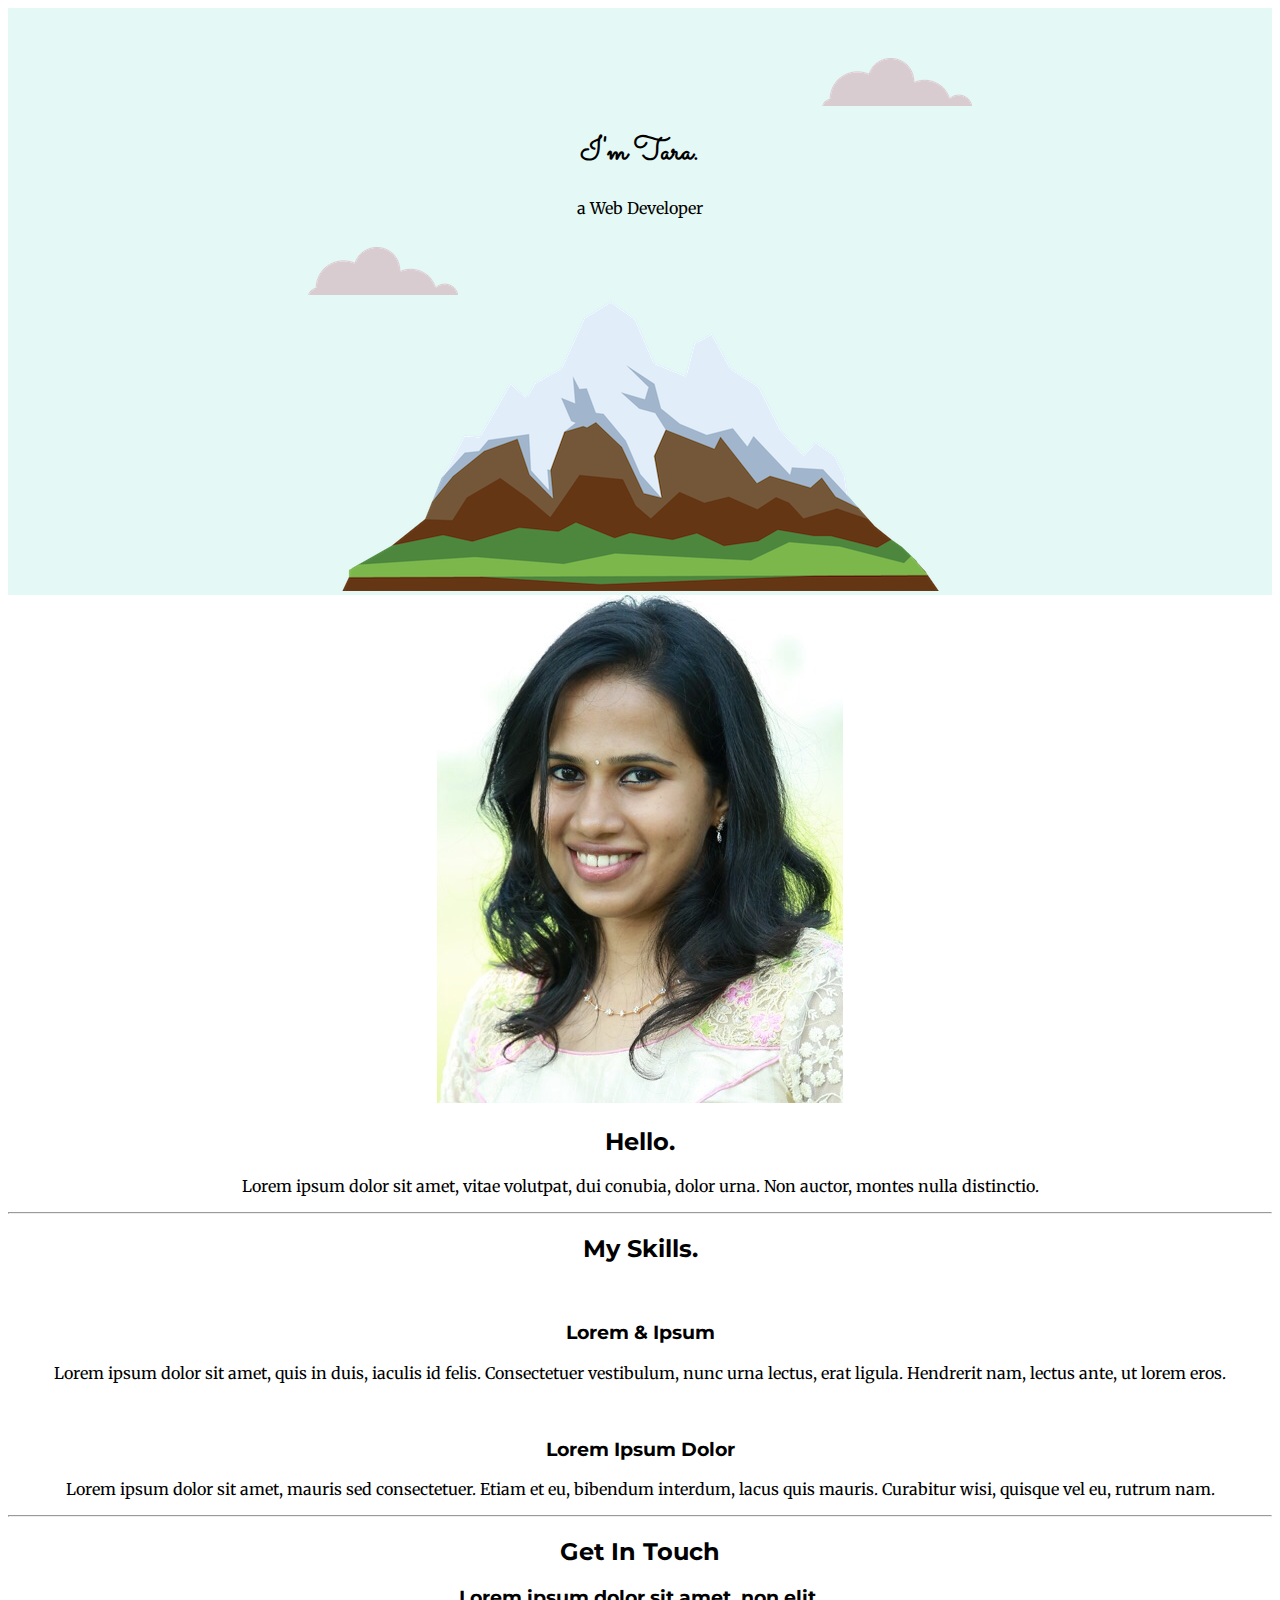
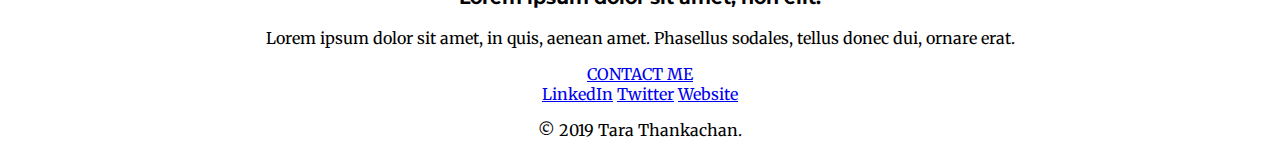
==== css-mysite/index.html @ 6dd28216 "css" ====
<!DOCTYPE html>
<html lang="en" dir="ltr">
  <head>
    <meta charset="utf-8">
    <title> Tara Thankachan</title>
    <link rel="stylesheet" href="css/style.css">
    <link rel="icon" href="favicon.ico">
<link href="https://fonts.googleapis.com/css?family=Merriweather|Montez|Montserrat|Sacramento&display=swap" rel="stylesheet">    <text-align:center;>
<link href="https://fonts.googleapis.com/css?family=Satisfy&display=swap" rel="stylesheet">
    <div class="top-container">
      <img class="top-cloud"src ="myimages/cloud.png" alt="cloud-img">
      <h1>I'm Tara.</h1>
      <p>a Web Developer</p>
      <img class="bottom-cloud"src ="myimages/cloud.png" alt="cloud-img">
      <img src="myimages/mountain.png" alt="mountain-img">
    </div>
    <div class="middle-container">
      <div class="profile">
        <img src="taraprofilepic.png" alt="taraprofilepic">
        <h2>Hello.</h2>
        <p>Lorem ipsum dolor sit amet, vitae volutpat, dui conubia, dolor urna. Non auctor, montes nulla distinctio.</p>
      </div>
      <hr>
      <div class="skills">
        <h2>My Skills.</h2>
        <div class="skill-row">
          <img class="" src="" alt="">
          <h3>Lorem & Ipsum</h3>
          <p>Lorem ipsum dolor sit amet, quis in duis, iaculis id felis. Consectetuer vestibulum, nunc urna lectus, erat ligula. Hendrerit nam, lectus ante, ut lorem eros.</p>
        </div>
        <div class="skill-row">
          <img class="" src="" alt="">
          <h3>Lorem Ipsum Dolor</h3>
          <p>Lorem ipsum dolor sit amet, mauris sed consectetuer. Etiam et eu, bibendum interdum, lacus quis mauris. Curabitur wisi, quisque vel eu, rutrum nam.</p>
        </div>
      </div>
      <hr>
      <div class="contact-me">
        <h2>Get In Touch</h2>
        <h3>Lorem ipsum dolor sit amet, non elit.</h3>
        <p>Lorem ipsum dolor sit amet, in quis, aenean amet. Phasellus sodales, tellus donec dui, ornare erat.</p>
        <a class="btn" href="mailto:tarathankachan91@gmail.com">CONTACT ME</a>
      </div>
    </div>


    <div class="bottom-container">
      <a class="footer-link" href="https://www.linkedin.com/in/tara-thankachan-68933a187/">LinkedIn</a>
      <a class="footer-link" href="https://twitter.com/">Twitter</a>
      <a class="footer-link" href="https://www.appbrewery.co/">Website</a>
      <p>© 2019 Tara Thankachan.</p>
    </div>


  </body>
</html>
---- css-mysite/css/style.css ----
body{

  text-align: center;
  font-family: 'Merriweather', serif;
}
h1{

font-family: 'Sacramento', cursive;
}
h2{
  font-family: 'Montserrat', sans-serif;
}
h3{
font-family: 'Montserrat', sans-serif;
}

.top-container{
  background-color: #E4F9F5;
  position: relative;
  padding-top: 100px;
}
.middle-container{

}
.bottom-container{

}

.top-cloud{
  position: absolute;
  right: 300px;
  top:50px;
}
.bottom-cloud{
  position: absolute;
  left: 300px;
  bottom: 300px;
}
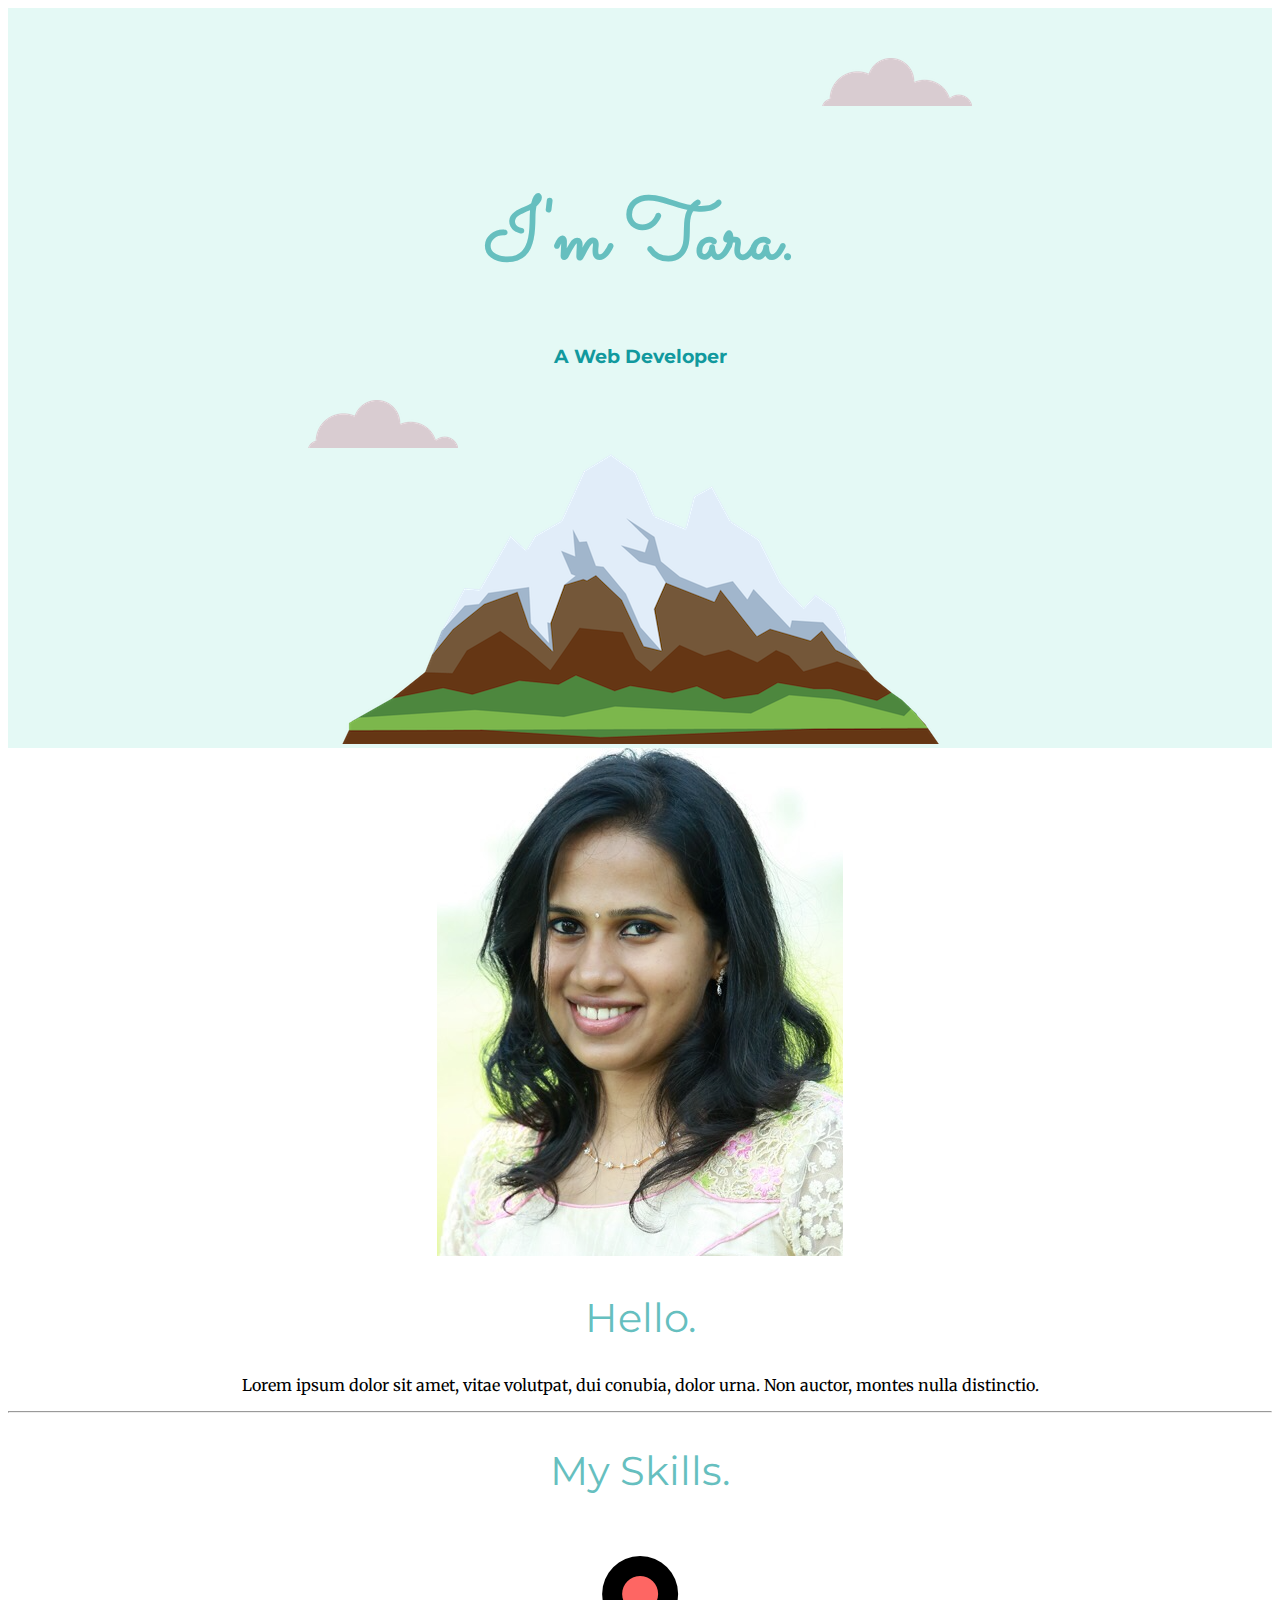
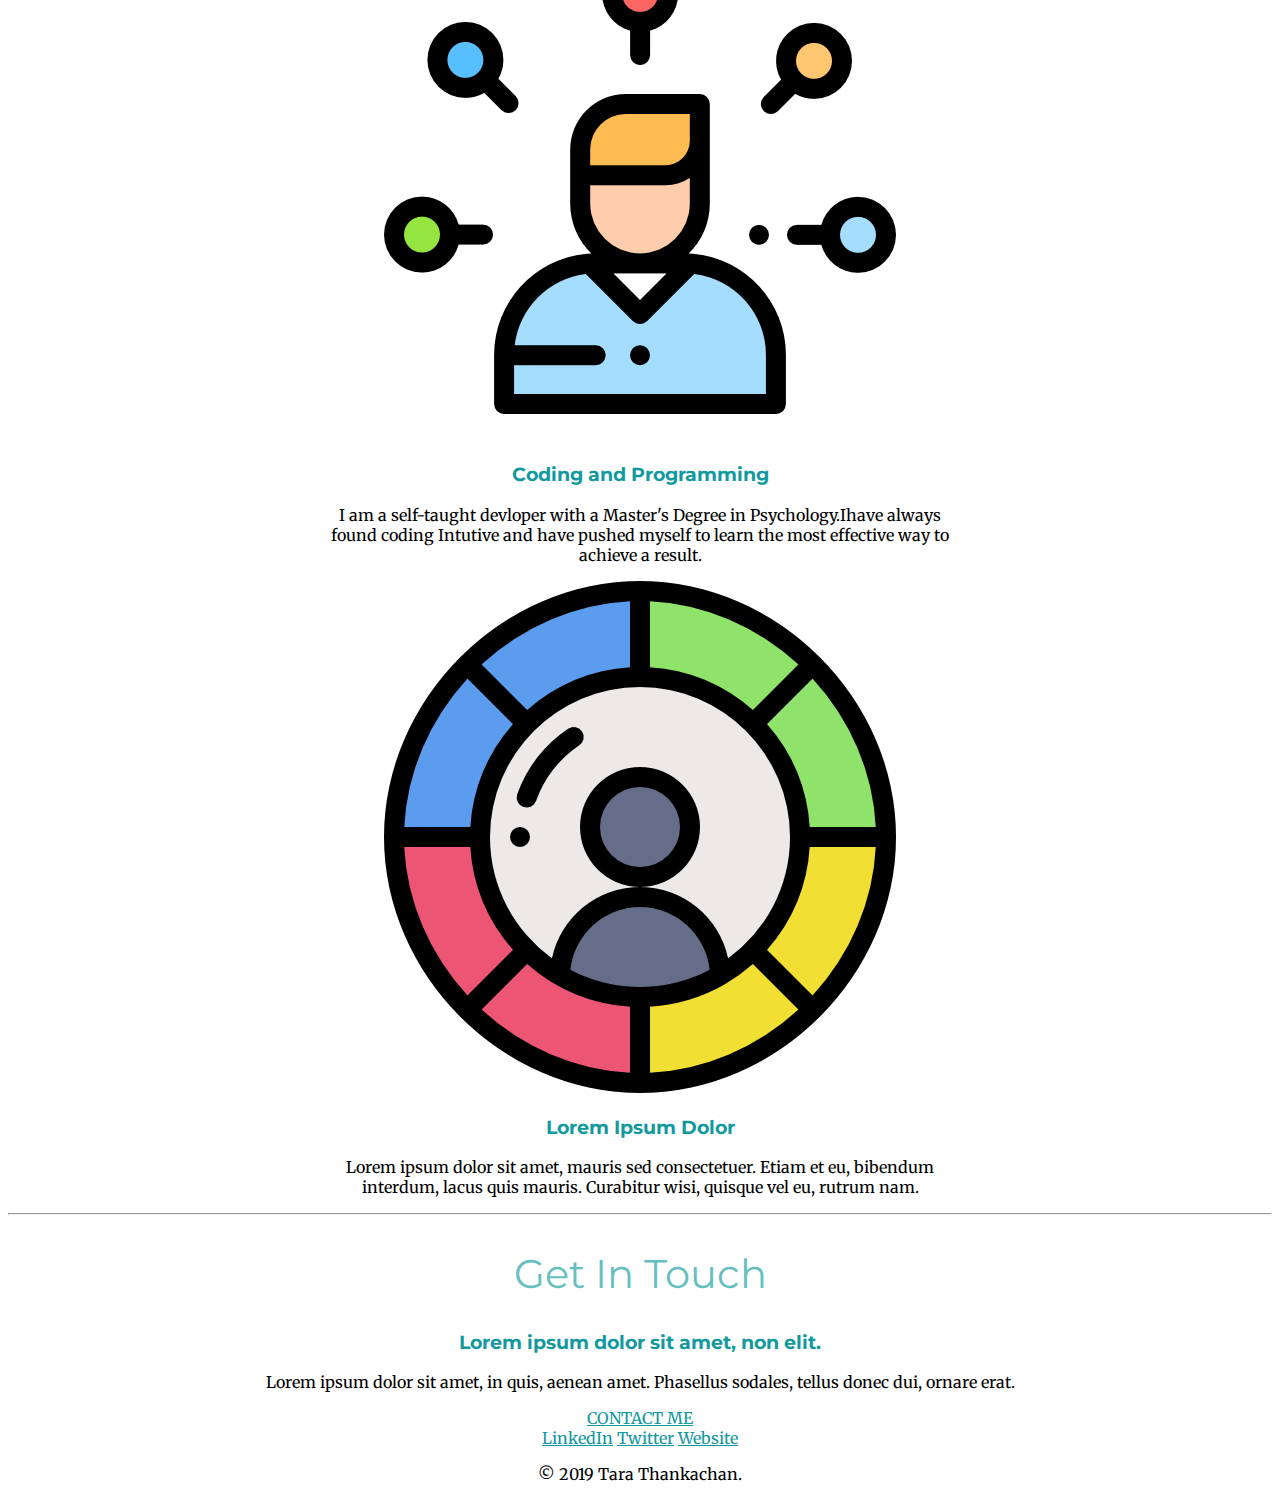
==== commit c93e8253: "updated css" ====
--- a/css-mysite/index.html
+++ b/css-mysite/index.html
@@ -10,13 +10,13 @@
     <div class="top-container">
       <img class="top-cloud"src ="myimages/cloud.png" alt="cloud-img">
       <h1>I'm Tara.</h1>
-      <p>a Web Developer</p>
+      <h3>A Web Developer</h3>
       <img class="bottom-cloud"src ="myimages/cloud.png" alt="cloud-img">
       <img src="myimages/mountain.png" alt="mountain-img">
     </div>
     <div class="middle-container">
       <div class="profile">
-        <img src="taraprofilepic.png" alt="taraprofilepic">
+        <img class="smallimg"src="taraprofilepic.png" alt="taraprofilepic">
         <h2>Hello.</h2>
         <p>Lorem ipsum dolor sit amet, vitae volutpat, dui conubia, dolor urna. Non auctor, montes nulla distinctio.</p>
       </div>
@@ -24,12 +24,12 @@
       <div class="skills">
         <h2>My Skills.</h2>
         <div class="skill-row">
-          <img class="" src="" alt="">
-          <h3>Lorem & Ipsum</h3>
-          <p>Lorem ipsum dolor sit amet, quis in duis, iaculis id felis. Consectetuer vestibulum, nunc urna lectus, erat ligula. Hendrerit nam, lectus ante, ut lorem eros.</p>
+          <img class="" src="myimages/myskills.png" alt="skills">
+          <h3>Coding and Programming</h3></h3>
+          <p>I am a self-taught devloper with a Master's Degree in Psychology.Ihave always found coding Intutive and have pushed myself to learn the most effective way to achieve a result.</p>
         </div>
         <div class="skill-row">
-          <img class="" src="" alt="">
+          <img class="smallimg" src="myimages/skillraw.png" alt="skillraw">
           <h3>Lorem Ipsum Dolor</h3>
           <p>Lorem ipsum dolor sit amet, mauris sed consectetuer. Etiam et eu, bibendum interdum, lacus quis mauris. Curabitur wisi, quisque vel eu, rutrum nam.</p>
         </div>
--- a/css-mysite/css/style.css
+++ b/css-mysite/css/style.css
@@ -2,18 +2,33 @@
 
   text-align: center;
   font-family: 'Merriweather', serif;
+
 }
 h1{
-
+font-size: 5.26rem;
+line-height: 2;
 font-family: 'Sacramento', cursive;
+margin:50px auto 0 auto;
+color: #66BFBF;
 }
 h2{
+  color: #66BFBF;
+  font-size: 2.5rem;
   font-family: 'Montserrat', sans-serif;
+  font-weight: normal;
 }
 h3{
+color:  #11999E;
 font-family: 'Montserrat', sans-serif;
 }
+a{
+  color:  #11999E;
+}
+.skill-row{
+  width: 50%;
+  margin: 0 auto 0 auto;
 
+}
 .top-container{
   background-color: #E4F9F5;
   position: relative;
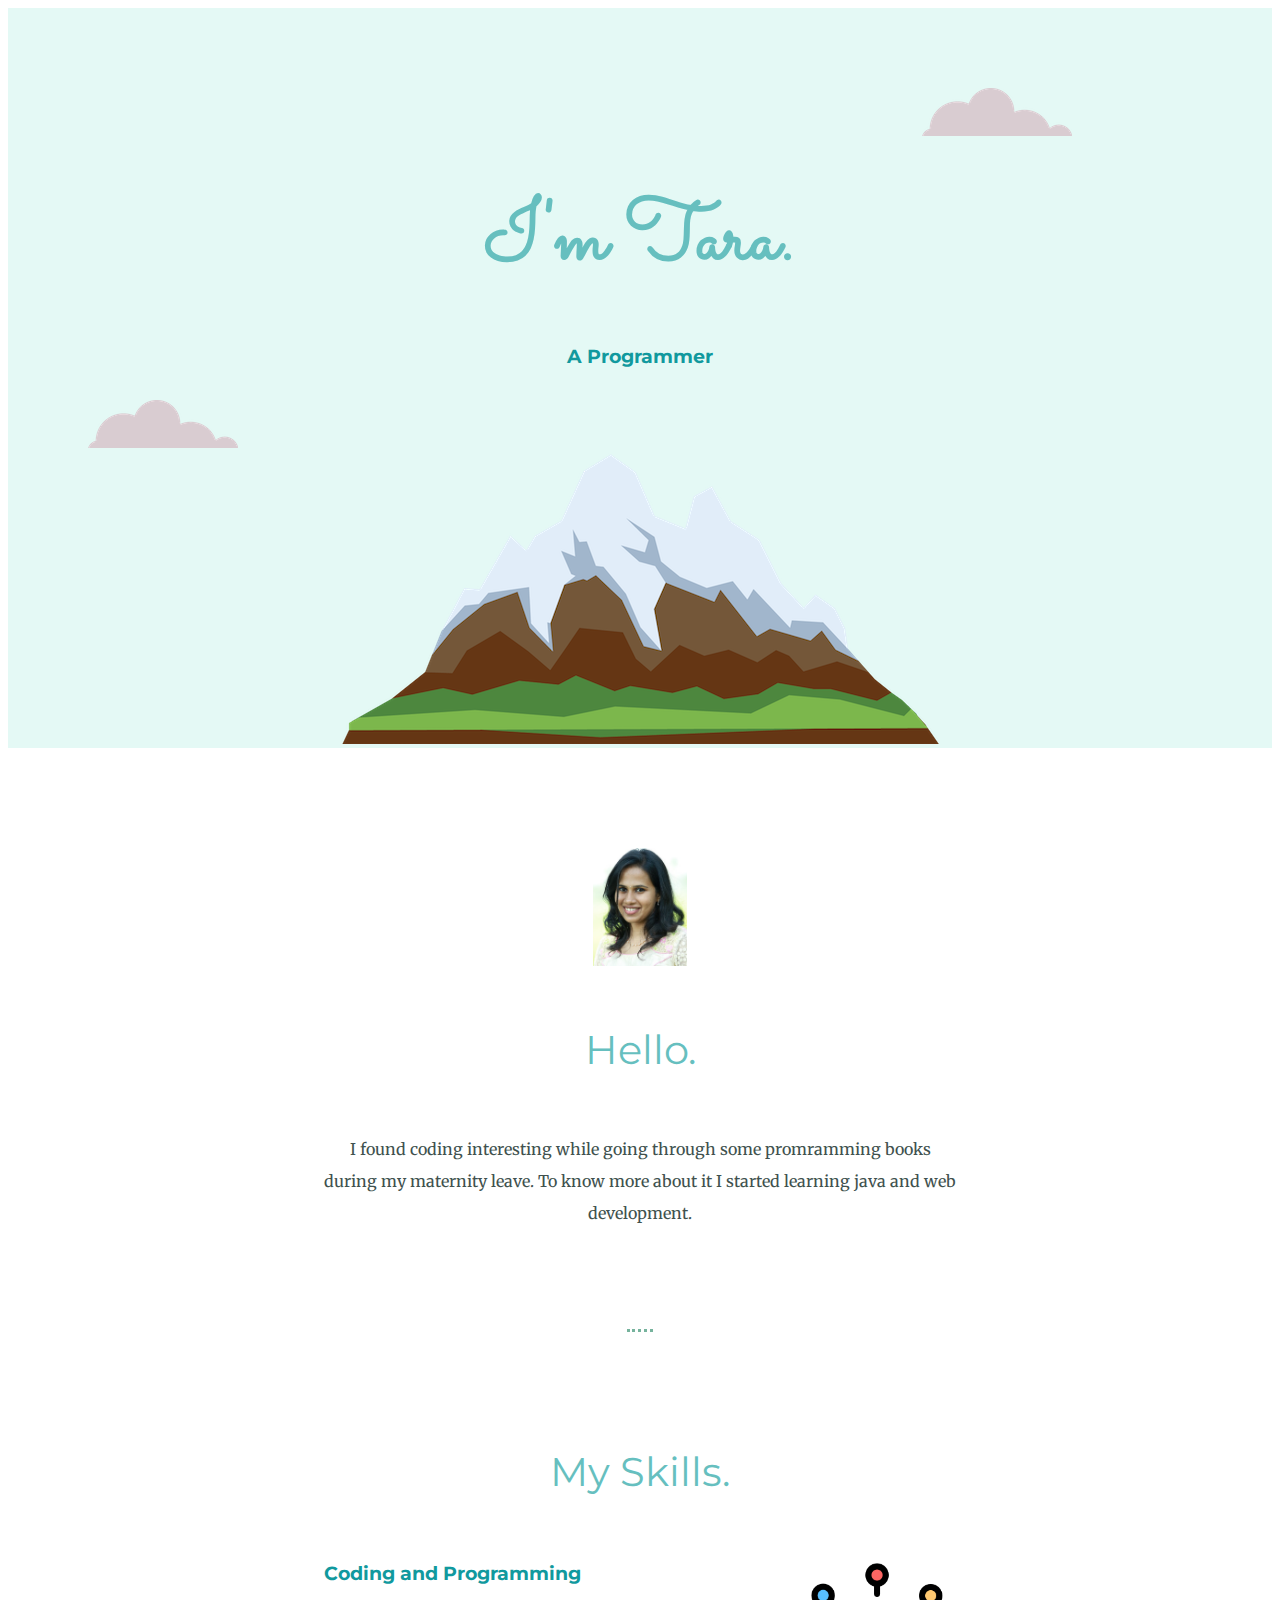
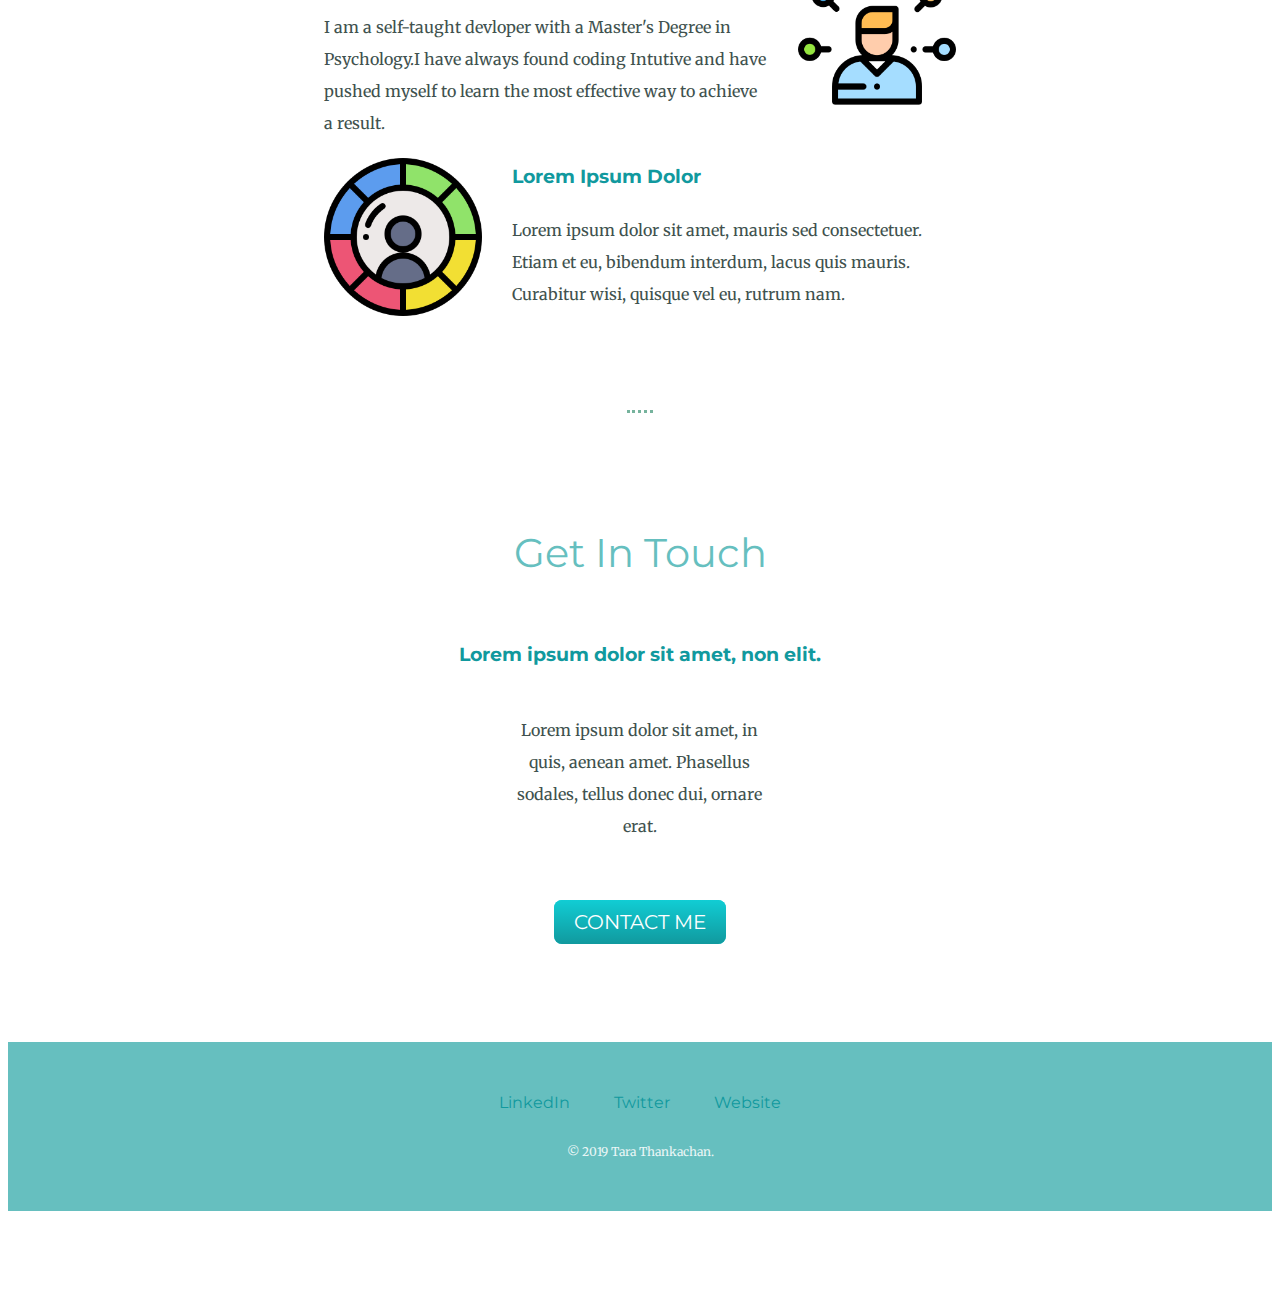
==== commit 34ccfcd5: "updated css" ====
--- a/css-mysite/index.html
+++ b/css-mysite/index.html
@@ -10,23 +10,23 @@
     <div class="top-container">
       <img class="top-cloud"src ="myimages/cloud.png" alt="cloud-img">
       <h1>I'm Tara.</h1>
-      <h3>A Web Developer</h3>
+      <h3>A Programmer</h3>
       <img class="bottom-cloud"src ="myimages/cloud.png" alt="cloud-img">
       <img src="myimages/mountain.png" alt="mountain-img">
     </div>
     <div class="middle-container">
       <div class="profile">
-        <img class="smallimg"src="taraprofilepic.png" alt="taraprofilepic">
+        <img class="profilepic"src="taraprofilepic.png" alt="taraprofilepic">
         <h2>Hello.</h2>
-        <p>Lorem ipsum dolor sit amet, vitae volutpat, dui conubia, dolor urna. Non auctor, montes nulla distinctio.</p>
+        <p>I found coding interesting while going through some promramming books during my maternity leave. To know more about it I started learning java and web development. </p>
       </div>
       <hr>
       <div class="skills">
         <h2>My Skills.</h2>
         <div class="skill-row">
-          <img class="" src="myimages/myskills.png" alt="skills">
+          <img class="skillimg" src="myimages/myskills.png" alt="skills">
           <h3>Coding and Programming</h3></h3>
-          <p>I am a self-taught devloper with a Master's Degree in Psychology.Ihave always found coding Intutive and have pushed myself to learn the most effective way to achieve a result.</p>
+          <p>I am a self-taught devloper with a Master's Degree in Psychology.I have always found coding Intutive and have pushed myself to learn the most effective way to achieve a result.</p>
         </div>
         <div class="skill-row">
           <img class="smallimg" src="myimages/skillraw.png" alt="skillraw">
@@ -38,8 +38,8 @@
       <div class="contact-me">
         <h2>Get In Touch</h2>
         <h3>Lorem ipsum dolor sit amet, non elit.</h3>
-        <p>Lorem ipsum dolor sit amet, in quis, aenean amet. Phasellus sodales, tellus donec dui, ornare erat.</p>
-        <a class="btn" href="mailto:tarathankachan91@gmail.com">CONTACT ME</a>
+        <p class="contact-message">Lorem ipsum dolor sit amet, in quis, aenean amet. Phasellus sodales, tellus donec dui, ornare erat.</p>
+        <a class="butn" href="mailto:tarathankachan91@gmail.com">CONTACT ME</a>
       </div>
     </div>
 
@@ -48,7 +48,7 @@
       <a class="footer-link" href="https://www.linkedin.com/in/tara-thankachan-68933a187/">LinkedIn</a>
       <a class="footer-link" href="https://twitter.com/">Twitter</a>
       <a class="footer-link" href="https://www.appbrewery.co/">Website</a>
-      <p>© 2019 Tara Thankachan.</p>
+      <p class="copy-write">© 2019 Tara Thankachan.</p>
     </div>
 
 
--- a/css-mysite/css/style.css
+++ b/css-mysite/css/style.css
@@ -1,5 +1,5 @@
 body{
-
+color:#40514E;
   text-align: center;
   font-family: 'Merriweather', serif;
 
@@ -16,17 +16,39 @@
   font-size: 2.5rem;
   font-family: 'Montserrat', sans-serif;
   font-weight: normal;
+  padding-bottom: 10px;
 }
 h3{
 color:  #11999E;
 font-family: 'Montserrat', sans-serif;
 }
+hr{
+  color: #76b39d;
+  border-style:none ;
+  border-top: dotted;
+  width:4%;
+  margin: 100px auto;
+  height: 0;
+}
 a{
   color:  #11999E;
+  font-family: 'Montserrat', sans-serif;
+  margin: 10px 20px;
+  text-decoration: none;
+}
+a:hover{
+  color: #EAF6F6;
+}
+.copy-write{
+  color: #EAF6F6;
+  font-size: 0.75rem;
+  padding:20px 0;
 }
 .skill-row{
-  width: 50%;
+  width: 100%;
   margin: 0 auto 0 auto;
+  text-align: left;
+  line-height: 2;
 
 }
 .top-container{
@@ -35,19 +57,68 @@
   padding-top: 100px;
 }
 .middle-container{
+width: 50%;
+margin: 100px auto 100px auto ;
+line-height: 2;
+
 
 }
 .bottom-container{
-
+margin: 100px 0;
+background-color: #66BFBF;
+padding: 50px 0 20px;
+}
+.contact-message{
+  width: 40%;
+  margin:40px auto 60px;
 }
 
 .top-cloud{
   position: absolute;
-  right: 300px;
-  top:50px;
+  right: 200px;
+  top:80px;
 }
 .bottom-cloud{
   position: absolute;
-  left: 300px;
+  left: 80px;
   bottom: 300px;
 }
+.butn{
+  background: #11CDD4;
+  background-image: -webkit-linear-gradient(top, #11CDD4, #11999E);
+  background-image: -moz-linear-gradient(top, #11CDD4, #11999E);
+  background-image: -ms-linear-gradient(top, #11CDD4, #11999E);
+  background-image: -o-linear-gradient(top, #11CDD4, #11999E);
+  background-image: linear-gradient(to bottom, #11CDD4, #11999E);
+  -webkit-border-radius: 8;
+  -moz-border-radius: 8;
+  border-radius: 8px;
+  font-family: 'Montserrat', sans-serif;
+  color: #ffffff;
+  font-size: 20px;
+  padding: 10px 20px 10px 20px;
+  text-decoration: none;
+}
+
+.butn:hover {
+  background: #30E3CB;
+  background-image: -webkit-linear-gradient(top, #30E3CB, #2BC480);
+  background-image: -moz-linear-gradient(top, #30E3CB, #2BC480);
+  background-image: -ms-linear-gradient(top, #30E3CB, #2BC480);
+  background-image: -o-linear-gradient(top, #30E3CB, #2BC480);
+  background-image: linear-gradient(to bottom, #30E3CB, #2BC480);
+  text-decoration: none;
+}
+.smallimg{
+  width: 25%;
+  float: left;
+  margin-right: 30px;
+}
+.skillimg{
+  width: 25%;
+  float:right;
+  margin-left:30px;
+}
+.profilepic{
+  width: 15%;
+}
